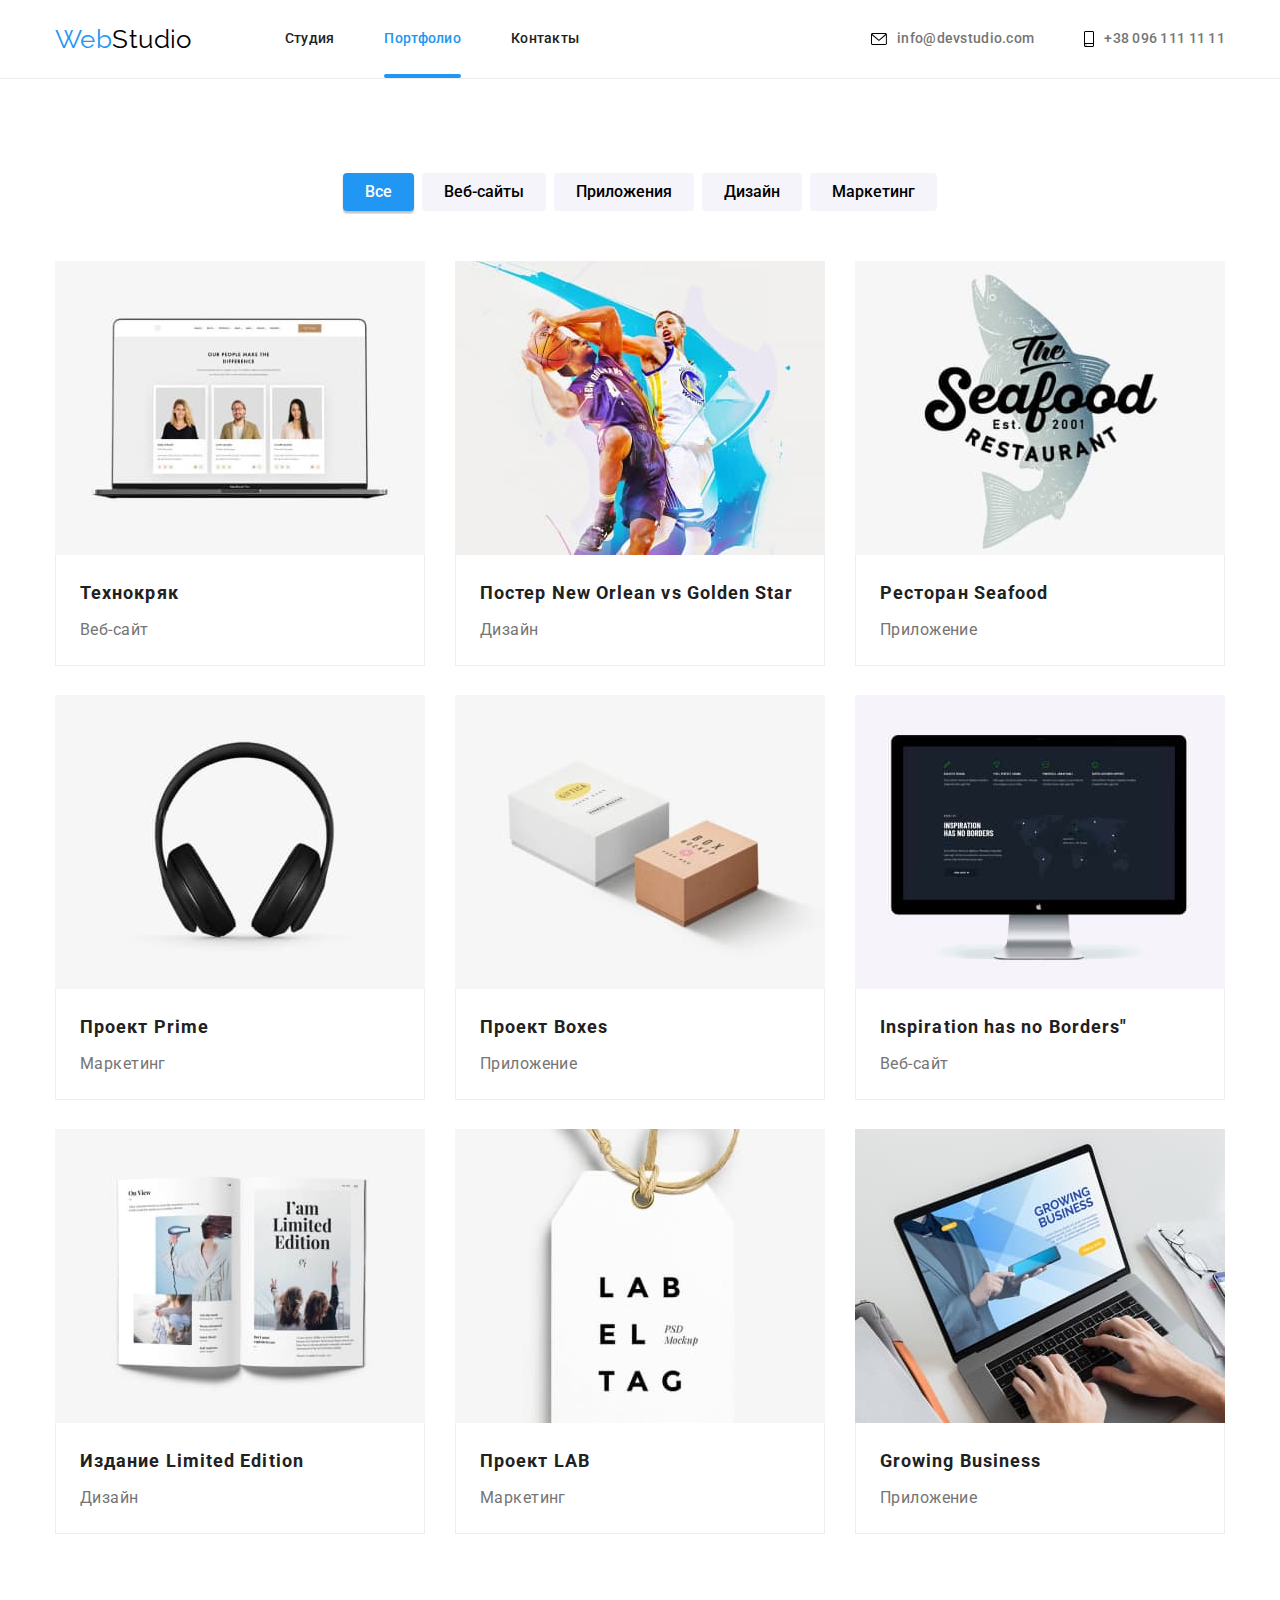
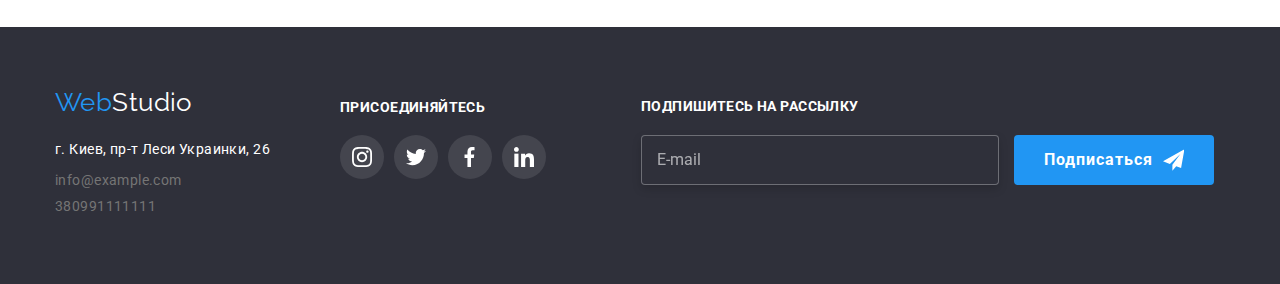
==== portfolio.html @ 6949763a "hw7" ====
<!DOCTYPE html>
<html lang="ru">
  <head>
    <meta charset="UTF-8" />
    <meta http-equiv="X-UA-Compatible" content="IE=edge" />
    <meta name="viewport" content="width=device-width, initial-scale=1.0" />
    <link rel="preconnect" href="https://fonts.gstatic.com" />
    <link
      href="https://fonts.googleapis.com/css2?family=Raleway:wght@700&family=Roboto:wght@400;500;700;900&display=swap"
      rel="stylesheet"
    />
    <link
      rel="stylesheet"
      href="https://cdnjs.cloudflare.com/ajax/libs/modern-normalize/1.0.0/modern-normalize.css"
    />
    <link rel="stylesheet" href="./css/styles.css" />
    <title>Web Studio</title>
  </head>
  <body>
    <!--голова-->
    <header class="header">
      <!--главаная навигация-->
      <div class="container flex-header">
        <nav class="header-main">
          <a class="logo" href="./index.html"
            ><span class="logo-web">Web</span><span>Studio</span></a
          >
          <ul class="site-nav list">
            <li class="item">
              <a class="link pr-nav" href="./index.html">Студия</a>
            </li>
            <li class="item">
              <a class="link pr-nav active" href="./portfolio.html"
                ><span class="studio">Портфолио</span></a
              >
            </li>

            <li class="item">
              <a class="link pr-nav" href="#">Контакты</a>
            </li>
          </ul>
        </nav>
        <div class="header-main-list">
          <ul class="aut-list list">
            <li class="item">
              <a class="link aut-nav" href="mailto:info@devstudio.com"
                ><svg class="envelope" width="16" height="12">
                  <use href="./images/symbol-defs.svg#icon-envelope"></use>
                </svg>
                info@devstudio.com</a
              >
            </li>
            <li class="item">
              <a class="link aut-nav" href="tell:+380961111111">
                <svg class="smartphone" width="10" height="16">
                  <use
                    href="./images/symbol-defs.svg#icon-smartphone"
                  ></use></svg
                >+38 096 111 11 11</a
              >
            </li>
          </ul>
        </div>
      </div>
    </header>

    <main>
      <section class="section section-works">
        <div class="container">
          <h1 class="visually-hidden">Example work</h1>
          <ul class="list list-works">
            <li class="item">
              <button class="btn-work btn all" type="button">Все</button>
            </li>
            <li class="item">
              <button class="btn-work btn" type="button">Веб-сайты</button>
            </li>
            <li class="item">
              <button class="btn-work btn" type="button">Приложения</button>
            </li>
            <li class="item">
              <button class="btn-work btn" type="button">Дизайн</button>
            </li>
            <li class="item">
              <button class="btn-work btn" type="button">Маркетинг</button>
            </li>
          </ul>

          <ul class="list flex-container">
            <li class="flex-element">
              <a class="link-port" href="#">
                <div class="active-image">
                  <img
                    src="./images/example-work/img1.jpg"
                    alt="Технокряк"
                    width="370"
                    height="294"
                  />
                  <p class="active-text">
                    Технокряк это современная площадка распространения
                    коронавируса. Компании используют эту платформу для
                    цифрового шпионажа и атак на защищённые сервера конкурентов.
                  </p>
                </div>
                <div class="card-image">
                  <h2 class="example-work">Технокряк</h2>
                  <p class="name-work">Веб-сайт</p>
                </div>
              </a>
            </li>
            <li class="flex-element">
              <a class="link-port" href="#">
                <div class="active-image">
                  <img
                    src="./images/example-work/img2.jpg"
                    alt="Постер"
                    width="370"
                    height="294"
                  />
                  <p class="active-text">
                    Технокряк это современная площадка распространения
                    коронавируса. Компании используют эту платформу для
                    цифрового шпионажа и атак на защищённые сервера конкурентов.
                  </p>
                </div>
                <div class="card-image">
                  <h2 class="example-work">Постер New Orlean vs Golden Star</h2>
                  <p class="name-work">Дизайн</p>
                </div>
              </a>
            </li>
            <li class="flex-element">
              <a class="link-port" href="#">
                <div class="active-image">
                  <img
                    src="./images/example-work/img3.jpg"
                    alt="Ресторан"
                    width="370"
                    height="294"
                  />
                  <p class="active-text">
                    Технокряк это современная площадка распространения
                    коронавируса. Компании используют эту платформу для
                    цифрового шпионажа и атак на защищённые сервера конкурентов.
                  </p>
                </div>
                <div class="card-image">
                  <h2 class="example-work">Ресторан Seafood</h2>
                  <p class="name-work">Приложение</p>
                </div>
              </a>
            </li>
            <li class="flex-element">
              <a class="link-port" href="#">
                <div class="active-image">
                  <img
                    src="./images/example-work/img4.jpg"
                    alt="Проект Prime"
                    width="370"
                    height="294"
                  />
                  <p class="active-text">
                    Технокряк это современная площадка распространения
                    коронавируса. Компании используют эту платформу для
                    цифрового шпионажа и атак на защищённые сервера конкурентов.
                  </p>
                </div>
                <div class="card-image">
                  <h2 class="example-work">Проект Prime</h2>
                  <p class="name-work">Маркетинг</p>
                </div>
              </a>
            </li>
            <li class="flex-element">
              <a class="link-port" href="#">
                <div class="active-image">
                  <img
                    src="./images/example-work/img5.jpg"
                    alt="Проект boxes"
                    width="370"
                    height="294"
                  />
                  <p class="active-text">
                    Технокряк это современная площадка распространения
                    коронавируса. Компании используют эту платформу для
                    цифрового шпионажа и атак на защищённые сервера конкурентов.
                  </p>
                </div>
                <div class="card-image">
                  <h2 class="example-work">Проект Boxes</h2>
                  <p class="name-work">Приложение</p>
                </div>
              </a>
            </li>
            <li class="flex-element">
              <a class="link-port" href="#">
                <div class="active-image">
                  <img
                    src="./images/example-work/img6.jpg"
                    alt="Inspiration has no Borders"
                    width="370"
                    height="294"
                  />
                  <p class="active-text">
                    Технокряк это современная площадка распространения
                    коронавируса. Компании используют эту платформу для
                    цифрового шпионажа и атак на защищённые сервера конкурентов.
                  </p>
                </div>
                <div class="card-image">
                  <h2 class="example-work">Inspiration has no Borders"</h2>
                  <p class="name-work">Веб-сайт</p>
                </div>
              </a>
            </li>
            <li class="flex-element">
              <a class="link-port" href="#">
                <div class="active-image">
                  <img
                    src="./images/example-work/img7.jpg"
                    alt="Издание Limited Edition"
                    width="370"
                    height="294"
                  />
                  <p class="active-text">
                    Технокряк это современная площадка распространения
                    коронавируса. Компании используют эту платформу для
                    цифрового шпионажа и атак на защищённые сервера конкурентов.
                  </p>
                </div>
                <div class="card-image">
                  <h2 class="example-work">Издание Limited Edition</h2>
                  <p class="name-work">Дизайн</p>
                </div>
              </a>
            </li>
            <li class="flex-element">
              <a class="link-port" href="#">
                <div class="active-image">
                  <img
                    src="./images/example-work/img8.jpg"
                    alt="Проект LAB"
                    width="370"
                    height="294"
                  />
                  <p class="active-text">
                    Технокряк это современная площадка распространения
                    коронавируса. Компании используют эту платформу для
                    цифрового шпионажа и атак на защищённые сервера конкурентов.
                  </p>
                </div>
                <div class="card-image">
                  <h2 class="example-work">Проект LAB</h2>
                  <p class="name-work">Маркетинг</p>
                </div>
              </a>
            </li>
            <li class="flex-element">
              <a class="link-port" href="#">
                <div class="active-image">
                  <img
                    src="./images/example-work/img9.jpg"
                    alt="Growing Business"
                    width="370"
                    height="294"
                  />
                  <p class="active-text">
                    Технокряк это современная площадка распространения
                    коронавируса. Компании используют эту платформу для
                    цифрового шпионажа и атак на защищённые сервера конкурентов.
                  </p>
                </div>
                <div class="card-image">
                  <h2 class="example-work">Growing Business</h2>
                  <p class="name-work">Приложение</p>
                </div>
              </a>
            </li>
          </ul>
        </div>
      </section>
    </main>

    <!--подвал-->
    <footer class="footer">
      <div class="container footer-flex">
        <div class="block">
          <a class="logo-footer" href="./index.html"
            ><span class="logo-web">Web</span><span>Studio</span></a
          >
          <address class="address">
            <p>г. Киев, пр-т Леси Украинки, 26</p>
          </address>
          <ul class="list footer-list">
            <li>
              <a class="link aut-nav-footer" href="mailto:info@example.com"
                >info@example.com</a
              >
            </li>
            <li>
              <a class="link aut-nav-footer" href="tel:+380991111111"
                >380991111111</a
              >
            </li>
          </ul>
        </div>
        <div class="join">
          <h2 class="join-title">присоединяйтесь</h2>
          <ul class="footer-flex-icon">
            <li class="item-icon">
              <a class="link-footer-icon" href="#">
                <svg class="all-icon" width="20" height="20">
                  <use href="./images/symbol-defs.svg#icon-instagram"></use>
                </svg>
              </a>
            </li>
            <li class="item-icon">
              <a class="link-footer-icon" href="#">
                <svg class="all-icon" width="20" height="20">
                  <use href="./images/symbol-defs.svg#icon-twitter"></use>
                </svg>
              </a>
            </li>
            <li class="item-icon">
              <a class="link-footer-icon" href="#">
                <svg class="all-icon" width="20" height="20">
                  <use href="./images/symbol-defs.svg#icon-facebook"></use>
                </svg>
              </a>
            </li>
            <li class="item-icon">
              <a class="link-footer-icon" href="#">
                <svg class="all-icon" width="20" height="20">
                  <use href="./images/symbol-defs.svg#icon-linkedin"></use>
                </svg>
              </a>
            </li>
          </ul>
        </div>
        <div class="input-footer">
          <b class="text-input">Подпишитесь на рассылку</b>
          <form name="email" class="form-email">
            <input
              class="input-email"
              type="text"
              placeholder="E-mail"
              name="email"
              autocomplete="off"
            />
             <button type="submit" class="btn btn-footer">
            Подписаться
            <svg class="icon-input" width="24" height="24">
              <use href="./images/symbol-defs.svg#icon-send"></use>
            </svg>
          </button>
          </form>
        </div>
      </div>
    </footer>
  </body>
</html>
---- css/styles.css ----
:root {
  --pr-text-color: #757575;
  --pr-wht-color: #ffffff;
  --pr-title-color: #212121;
  --accent-color: #2196f3;
  --secondary-bg-cl: #2f303a;
  --pr-bg-cl: #ffffff;
  --icon-bg-cl: #f5f4fa;
  --icon-cl-pr: #afb1b8;

  --primary-font: Roboto, sans-serif;

  --cubik: cubic-bezier(0.4, 0, 0.2, 1);
}
.container {
  width: 1200px;
  margin-left: auto;
  margin-right: auto;
  padding-left: 15px;
  padding-right: 15px;
}
ul,
p {
  margin: 0;
  padding: 0;
  list-style: none;
}
img {
  display: block;
}
body {
  font-family: var(--primary-font);
  background-color: var(--pr-bg-cl);
  letter-spacing: 0.03em;
  font-size: 14px;
  color: var(--pr-title-color);
}
.section {
  padding-top: 94px;
  padding-bottom: 94px;
}
.link {
  text-decoration: none;
  color: inherit;
  transition: color 250ms var(--cubik);
}
.header {
  border-bottom: 1px solid #ececec;
}
.flex-header {
  display: flex;
}
.header-main {
  display: flex;
  align-items: center;
}
.header-main-list {
  display: flex;
  margin-left: auto;
}
.site-nav {
  display: flex;
}
.site-nav .item {
  margin-right: 50px;
}
.aut-list {
  display: flex;
  flex-wrap: wrap;
  align-items: center;
}
.aut-nav {
  display: flex;
  align-items: center;
  font-weight: 500;
  font-size: 14px;
  line-height: 1.14;
  letter-spacing: 0.02em;
  color: var(--pr-text-color);
  padding-top: 31px;
  padding-bottom: 31px;
  transition: color 250ms var(--cubik);
}
.aut-nav:hover,
.aut-nav:focus {
  fill: var(--accent-color);
}
.smartphone {
  margin-right: 10px;
}
.envelope {
  margin-right: 10px;
}
.aut-list .item:not(:last-child) {
  margin-right: 50px;
}
.link:hover,
.link:focus {
  color: var(--accent-color);
}
.logo {
  font-family: Raleway, sans-serif;
  font-size: 26px;
  line-height: 1.19;
  text-decoration: none;
  color: inherit;
  display: inline-block;
  margin-right: 93px;
}
.logo-web {
  color: var(--accent-color);
}
.logo {
  color: #000000;
}
.pr-nav {
  position: relative;
  font-weight: 500;
  font-size: 14px;
  line-height: 1.14;
  letter-spacing: 0.02em;

  display: block;
  padding-top: 31px;
  padding-bottom: 31px;
}
.active::after {
  position: absolute;
  content: '';
  background: #2196f3;
  border-radius: 2px;
  width: 100%;
  height: 4px;
  bottom: 0;
  left: 0;
}
.studio {
  color: var(--accent-color);
}
/* main */
.section-pr {
  background-color: var(--secondary-bg-cl);
  background-image: linear-gradient(
      to right,
      rgba(47, 48, 58, 0.4),
      rgba(47, 48, 58, 0.4)
    ),
    url(../images/hero.jpg);
  text-align: center;
  margin-left: auto;
  margin-right: auto;
  height: 600px;
  max-width: 1600px;

  /* url(../images/hero.jpg); */
  background-position: center;
  background-repeat: no-repeat;
}
.section-wt {
  height: 600px;
  max-width: 696px;
}
.pr-title {
  font-weight: 900;
  font-size: 44px;
  line-height: 1.36;
  letter-spacing: 0.06em;
  text-align: center;
  text-transform: uppercase;
  color: var(--pr-wht-color);
  margin: 0;
  margin-bottom: 30px;
  padding-top: 200px;
}
.btn:hover,
.btn:focus {
  color: var(--pr-wht-color);
  background-color: var(--accent-color);
  box-shadow: 0px 3px 1px rgba(0, 0, 0, 0.1), 0px 1px 2px rgba(0, 0, 0, 0.08),
    0px 2px 2px rgba(0, 0, 0, 0.12);
}
.btn {
  border-radius: 4px;
  font-size: 16px;
  cursor: pointer;
  border: 0;

  transition: color 250ms var(--cubik), background-color 250ms var(--cubik),
    box-shadow 250ms var(--cubik);
}
.pr-btn {
  font-weight: 700;
  line-height: 1.87;
  text-align: center;
  letter-spacing: 0.06em;
  background-color: var(--accent-color);
  color: var(--pr-wht-color);
  padding: 10px 32px;
  min-width: 200px;
  max-height: 50px;
}
.visually-hidden {
  position: absolute !important;
  clip: rect(1px 1px 1px 1px);
  clip: rect(1px, 1px, 1px, 1px);
  padding: 0 !important;
  border: 0 !important;
  height: 1px !important;
  width: 1px !important;
  overflow: hidden;
}
.pr-subtitle {
  font-weight: 700;
  font-size: 14px;
  line-height: 16px;
  text-transform: uppercase;
  margin: 0;
  padding-bottom: 25px;
}
.pr-text-line {
  font-size: 14px;
  line-height: 1.71;
  color: var(--pr-text-color);
  margin: 0;
  padding: 0;
}
.pr-flex {
  display: flex;
  flex-wrap: wrap;
}
.icon-antena::before {
  content: '';
  background: var(--icon-bg-cl);
  border-radius: 4px;
  background-image: url(../images/icon.svg/antenna.svg);
  background-position: center;
  background-repeat: no-repeat;
  display: block;
  height: 120px;
  margin-bottom: 30px;
}
.icon-clock::before {
  content: '';
  background: var(--icon-bg-cl);
  border-radius: 4px;
  background-image: url(../images/icon.svg/clock.svg);
  background-position: center;
  background-repeat: no-repeat;
  display: block;
  height: 120px;
  margin-bottom: 30px;
}
.icon-diagram::before {
  content: '';
  background: var(--icon-bg-cl);
  border-radius: 4px;
  background-image: url(../images/icon.svg/diagram.svg);
  background-position: center;
  background-repeat: no-repeat;
  display: block;
  height: 120px;
  margin-bottom: 30px;
}
.icon-astronavt::before {
  content: '';
  background: var(--icon-bg-cl);
  border-radius: 4px;
  background-image: url(../images/icon.svg/astronaut.svg);
  background-position: center;
  background-repeat: no-repeat;
  display: block;
  height: 120px;
  margin-bottom: 30px;
}
.item-flex {
  flex-basis: calc((100% - 30px * 4) / 4);
}
.pr-flex .item-flex:not(:last-child) {
  margin-right: 30px;
}
.features-title {
  font-weight: 700;
  font-size: 36px;
  line-height: 1.16;
  text-align: center;
  margin: 0;
  margin-bottom: 50px;
}
.features-flex {
  display: flex;
  flex-wrap: wrap;
  flex-basis: calc((100% - 30px * 3) / 3);
}
.features-flex .item:not(:last-child) {
  margin-right: 30px;
}
.features-text {
  position: absolute;
  left: 50%;
  transform: translate(-50%, -100%);
  padding-top: 27px;
  padding-bottom: 27px;
  width: 100%;
  text-align: center;
  font-weight: 700;
  font-size: 14px;
  line-height: 1.14;
  letter-spacing: 0.03em;
  text-transform: uppercase;

  color: var(--pr-wht-color);
  background: rgba(47, 48, 58, 0.8);
}
.features-item {
  position: relative;
}
.section-team {
  background-color: var(--icon-bg-cl);
}
.team-title {
  font-weight: 700;
  font-size: 36px;
  line-height: 1.16;
  text-align: center;
  margin: 0;
  padding-bottom: 50px;
}
.team-flex {
  display: flex;
  flex-wrap: wrap;
  flex-basis: calc((100% - 30px * 4) / 4);
}
.team-flex .item:not(:last-child) {
  margin-right: 30px;
}
.team-flex .item {
  background-color: var(--pr-wht-color);
  border-radius: 0px 0px 4px 4px;
  box-shadow: 0px 1px 3px rgba(0, 0, 0, 0.12), 0px 1px 1px rgba(0, 0, 0, 0.14),
    0px 2px 1px rgba(0, 0, 0, 0.2);
}
.team-flex-icon {
  display: flex;
  flex-wrap: wrap;
  align-items: center;
  margin-left: 32px;
  margin-bottom: 30px;
}
.team-flex .item-icon:not(:last-child) {
  margin-right: 10px;
}
.team-person {
  font-weight: 500;
  font-size: 16px;
  line-height: 1.18;
  margin: 0;
  padding-top: 30px;
  padding-bottom: 10px;
  text-align: center;
}
.team-card {
  font-size: 16px;
  line-height: 1.18;
  color: var(--pr-text-color);
  margin: 0;
  text-align: center;
  padding-bottom: 16px;
}
.pr-client {
  font-weight: 700px;
  font-size: 36px;
  line-height: 42px;
  text-align: center;
  color: var(--pr-title-color);
  margin-top: 0;
  margin-bottom: 50px;
}
.link-icon {
  display: flex;
  align-items: center;
  width: 44px;
  padding: 12px 12px;
  border-radius: 50%;
  fill: var(--icon-cl-pr);
  transition: background-color 250ms var(--cubik), fill 250ms var(--cubik);
}
.link-icon:hover,
.link-icon:focus {
  background-color: var(--accent-color);
  fill: var(--pr-wht-color);
}
.constant-client {
  display: flex;
  flex-wrap: wrap;
  flex-basis: calc((100% - 30px * 6) / 6);
  align-items: center;
}
.item-client:not(:last-child) {
  margin-right: 30px;
}
.link-client {
  display: block;
  width: 170px;
  padding: 20px 63px;
  border: 1px solid var(--icon-cl-pr);
  border-radius: 4px;
  fill: var(--icon-cl-pr);
  transition: fill 250ms var(--cubik), border 250ms var(--cubik);
}
.link-client-foster {
  display: block;
  width: 170px;
  padding: 20px 45px;
  border: 1px solid var(--icon-cl-pr);
  border-radius: 4px;
  fill: var(--icon-cl-pr);
  transition: fill 250ms var(--cubik), border 250ms var(--cubik);
}

.link-client:hover,
.link-client:focus {
  fill: var(--accent-color);
  border: 1px solid var(--accent-color);
}
.link-client-foster:hover,
.link-client-foster:focus {
  fill: var(--accent-color);
  border: 1px solid var(--accent-color);
}
/* подвал */
.footer {
  background-color: var(--secondary-bg-cl);
  padding-top: 60px;
}
.address {
  font-style: inherit;
  font-size: 14px;
  line-height: 1.71;
  color: var(--pr-wht-color);
}
.address p {
  margin: 0;
  padding-top: 20px;
  padding-bottom: 10px;
}
.logo-footer {
  font-family: Raleway, sans-serif;
  font-size: 26px;
  line-height: 1.19;
  color: var(--pr-wht-color);
  text-decoration: none;
  display: flex;
}
.aut-nav-footer {
  color: var(--pr-text-color);
  margin: 0;
  padding-bottom: 10px;
  display: inline-block;
  padding-left: 0;
}
.footer-list {
  padding-bottom: 60px;
}
.footer-flex {
  display: flex;
  flex-wrap: wrap;
}
.join {
  margin-left: 70px;
}
.join-title {
  font-weight: 700px;
  font-size: 14px;
  line-height: 16px;
  text-transform: uppercase;
  color: var(--pr-wht-color);
  margin-top: 0;
  margin-bottom: 20px;
  padding-top: 12px;
}
.footer-flex-icon {
  display: flex;
  flex-wrap: wrap;
  align-items: center;
}
.footer-flex .item-icon:not(:last-child) {
  margin-right: 10px;
}
.link-footer-icon {
  display: flex;
  align-items: center;
  width: 44px;
  padding: 12px 12px;
  border-radius: 50%;
  fill: var(--pr-wht-color);
  background: rgba(255, 255, 255, 0.1);
  transition: background-color 250ms var(--cubik);
}
.link-footer-icon:hover,
.link-footer-icon:focus {
  background-color: var(--accent-color);
}
.input-footer{
  margin-left: 95px;
}
.text-input{
  display: block;
  padding-top: 12px;
  font-weight: 700;
  font-size: 14px;
  line-height: 1.14;
  text-transform: uppercase;
  color: var(--pr-wht-color);
  margin-bottom: 20px ;
}
.btn-footer{
  display: inline-flex;
  align-items: center;
  padding: 10px 30px;
  background-color: var(--accent-color);
  color: var(--pr-wht-color);
  min-height: 50px;
  max-width: 200px;
  margin-left: 12px;

  font-weight: 700; 
  font-size: 16px;
   line-height: 1.87;
   letter-spacing: 0.06em;
}

.input-email{
  border: 1px solid rgba(255, 255, 255, 0.3);
  border-radius: 4px;
  filter: drop-shadow(0px 4px 4px rgba(0, 0, 0, 0.15));
  background: var(--secondary-bg-cl);
  width: 358px;
  height: 50px;
  transition: color 250ms var(--cubik);
  padding-left: 15px;
}
.form-email{
  display: inline-block;
}
.input-email::placeholder{
  font-size: 16px;
  line-height: 1.25;
  color: rgba(255, 255, 255, 0.6);
  
}
.input-email:focus{
  color: var(--pr-wht-color);

}

.icon-input{
  fill: var(--pr-wht-color);
  margin-left: 10px;
}
.backdrop {
  position: fixed;
  top: 0;
  left: 0;
  width: 100%;
  height: 100%;
  background-color: rgba(0, 0, 0, 0.2);
  opacity: 1;
  transition: opacity 250ms var(--cubik);
}
.backdrop.is-hidden {
  visibility: hidden;
  opacity: 0;
  pointer-events: none;
}
.modal {
  position: absolute;
  top: 10%;
  left: 50%;
  transform: translate(-50%);
  transition: opacity 250ms var(--cubik), visibility 250ms var(--cubik),
    box-shadow 250ms var(--cubik);
  min-width: 520px;
  min-height: 580px;

  background-color: var(--pr-wht-color);

  box-shadow: 0px 1px 3px rgba(0, 0, 0, 0.12), 0px 1px 1px rgba(0, 0, 0, 0.14),
    0px 2px 1px rgba(0, 0, 0, 0.2);
  border-radius: 4px;
}
.title-input{
 margin-top: 40px;
 margin-bottom: 30px;
 font-weight: 700;
 font-size: 20px;
 line-height: 1.15;
 text-align: center;
 color: var(--pr-title-color);
}
.group{
  
  display: block;
  width: 100%;
  height: 40px;
  border: 1px solid rgba(33, 33, 33, 0.2);
  border-radius: 4px;
  margin-bottom: 10px;
  padding-left: 40px;
  transition: border-color 250ms cubic-bezier(0.4, 0, 0.2, 1);
}
.icon-label{
  position: absolute;
  top: 25px;
  left: 12px;
      transition: fill 250ms cubic-bezier(0.4, 0, 0.2, 1);
}
.label-form{
  position: relative;
  font-size: 12px;
  line-height: 1.16;
  letter-spacing: 0.01em;
  color: var(--pr-text-color);
  margin-bottom: 4px;
}
.group-comment{
  width: 448px;
  height: 120px;
  border: 1px solid rgba(33, 33, 33, 0.2);
  border-radius: 4px;
   padding-top: 12px;
   padding-left: 16px;
}
.group-comment::placeholder{
  font-size: 12px;
  line-height: 1.16;
  letter-spacing: 0.01em;
  color: rgba(117, 117, 117, 0.5);
}
.group:focus + .icon-label{
  fill: var(--accent-color);
}
.form{
  width: 448px;
  margin-left: auto;
  margin-right: auto;
}
.group:focus {
  border-color: var(--accent-color);
  cursor: pointer;
  outline: none;
}
.close {
  position: absolute;
  right: 14px;
  top: 14px;
  width: 30px;
  height: 30px;
  border: 1px solid rgba(0, 0, 0, 0.1);
  border-radius: 50%;
  background-color: var(--pr-wht-color);
  cursor: pointer;
}
.icon-close{
  position: absolute;
  top: 6px;
  right: 5px;
  transition: fill 250ms var(--cubik);
}
.icon-close:hover{
  fill: var(--accent-color);
}
.condition{
  display: flex;
  align-items: center;
  font-size: 14px;
  line-height: 1.71;
  color:var(--pr-text-color);
}
.checkbox{
transition: background-color 250ms var(--cubik), border-color 250ms var(--cubik);
}
.checkbox:checked +.icon-box{
  background-color: var(--accent-color);
  border-color: var(--accent-color);
  background-image: url(../images/icon.svg/check.svg);
  background-size: contain;
  background-origin: border-box;
}
.condition-link{
  color: var(--accent-color);
  margin-left: 3px;
}
.btn-input{
  display: block;
  margin-top: 30px;
  margin-left: auto;
  margin-right: auto;
}
.icon-box{
  display: inline-block;
  width: 15px;
  height: 15px;
  transition: background-color 250ms var(--cubik),
  border-color 250ms var(--cubik);
  border-radius: 4px;
  border: 2px solid var(--pr-title-color);

  margin-right: 8px;
}

/* !ПОРТФОЛИO */
.btn-work {
  display: flex;
  align-items: center;
  font-weight: 500;
  line-height: 1.63;
  background-color: #f5f4fa;
  padding: 6px 22px;
}
.all {
  background-color: var(--accent-color);
  color: var(--pr-wht-color);
  box-shadow: 0px 3px 1px rgba(0, 0, 0, 0.1), 0px 1px 2px rgba(0, 0, 0, 0.08),
    0px 2px 2px rgba(0, 0, 0, 0.12);
}
.list-works {
  display: flex;
  justify-content: center;
  margin-bottom: 50px;
}
.list-works .item:not(:last-child) {
  margin-right: 8px;
}
.link-port {
  text-decoration: none;
  color: inherit;
  display: block;
}
.example-work {
  font-weight: 700;
  font-size: 18px;
  line-height: 2;
  letter-spacing: 0.06em;
  margin: 0;
  padding-top: 20px;
  padding-left: 24px;
  padding-right: 24px;
  padding-bottom: 4px;
}
.name-work {
  font-size: 16px;
  line-height: 1.87;
  color: var(--pr-text-color);
  margin: 0;
  padding-left: 24px;
  padding-right: 24px;
  padding-bottom: 20px;
}
.flex-container {
  display: flex;
  flex-wrap: wrap;
}
.flex-element {
  flex-basis: calc((100% - 30px * 9) / 9);
  margin-right: 30px;
  margin-bottom: 30px;
  max-height: 404px;
  transition: box-shadow 250ms var(--cubik);
}
.flex-element:nth-child(3n) {
  margin: 0;
}
.flex-element:nth-last-child(-n + 3) {
  margin-bottom: 0;
}
.active-image {
  position: relative;
  overflow: hidden;
}
.active-text {
  position: absolute;
  width: 100%;
  height: 100%;
  left: 0;
  bottom: 0;
  transform: translatey(100%);
  padding: 63px 24px;

  font-size: 18px;
  line-height: 1.56;
  opacity: 0;
  transition: transform 250ms var(--cubik), background-color 250ms var(--cubik),
    color 250ms var(--cubik), opacity 250ms var(--cubik);
}
.link-port:hover .active-text {
  background-color: rgba(33, 150, 243, 0.9);
  color: var(--pr-wht-color);
  opacity: 1;
  transform: translatex(0);
}
.card-image {
  border-bottom: 1px solid #eeeeee;
  border-left: 1px solid #eeeeee;
  border-right: 1px solid #eeeeee;
}
.flex-element:hover,
.flex-element:focus {
  box-shadow: 0px 1px 1px rgba(0, 0, 0, 0.12), 0px 4px 4px rgba(0, 0, 0, 0.06),
    1px 4px 6px rgba(0, 0, 0, 0.16);
}
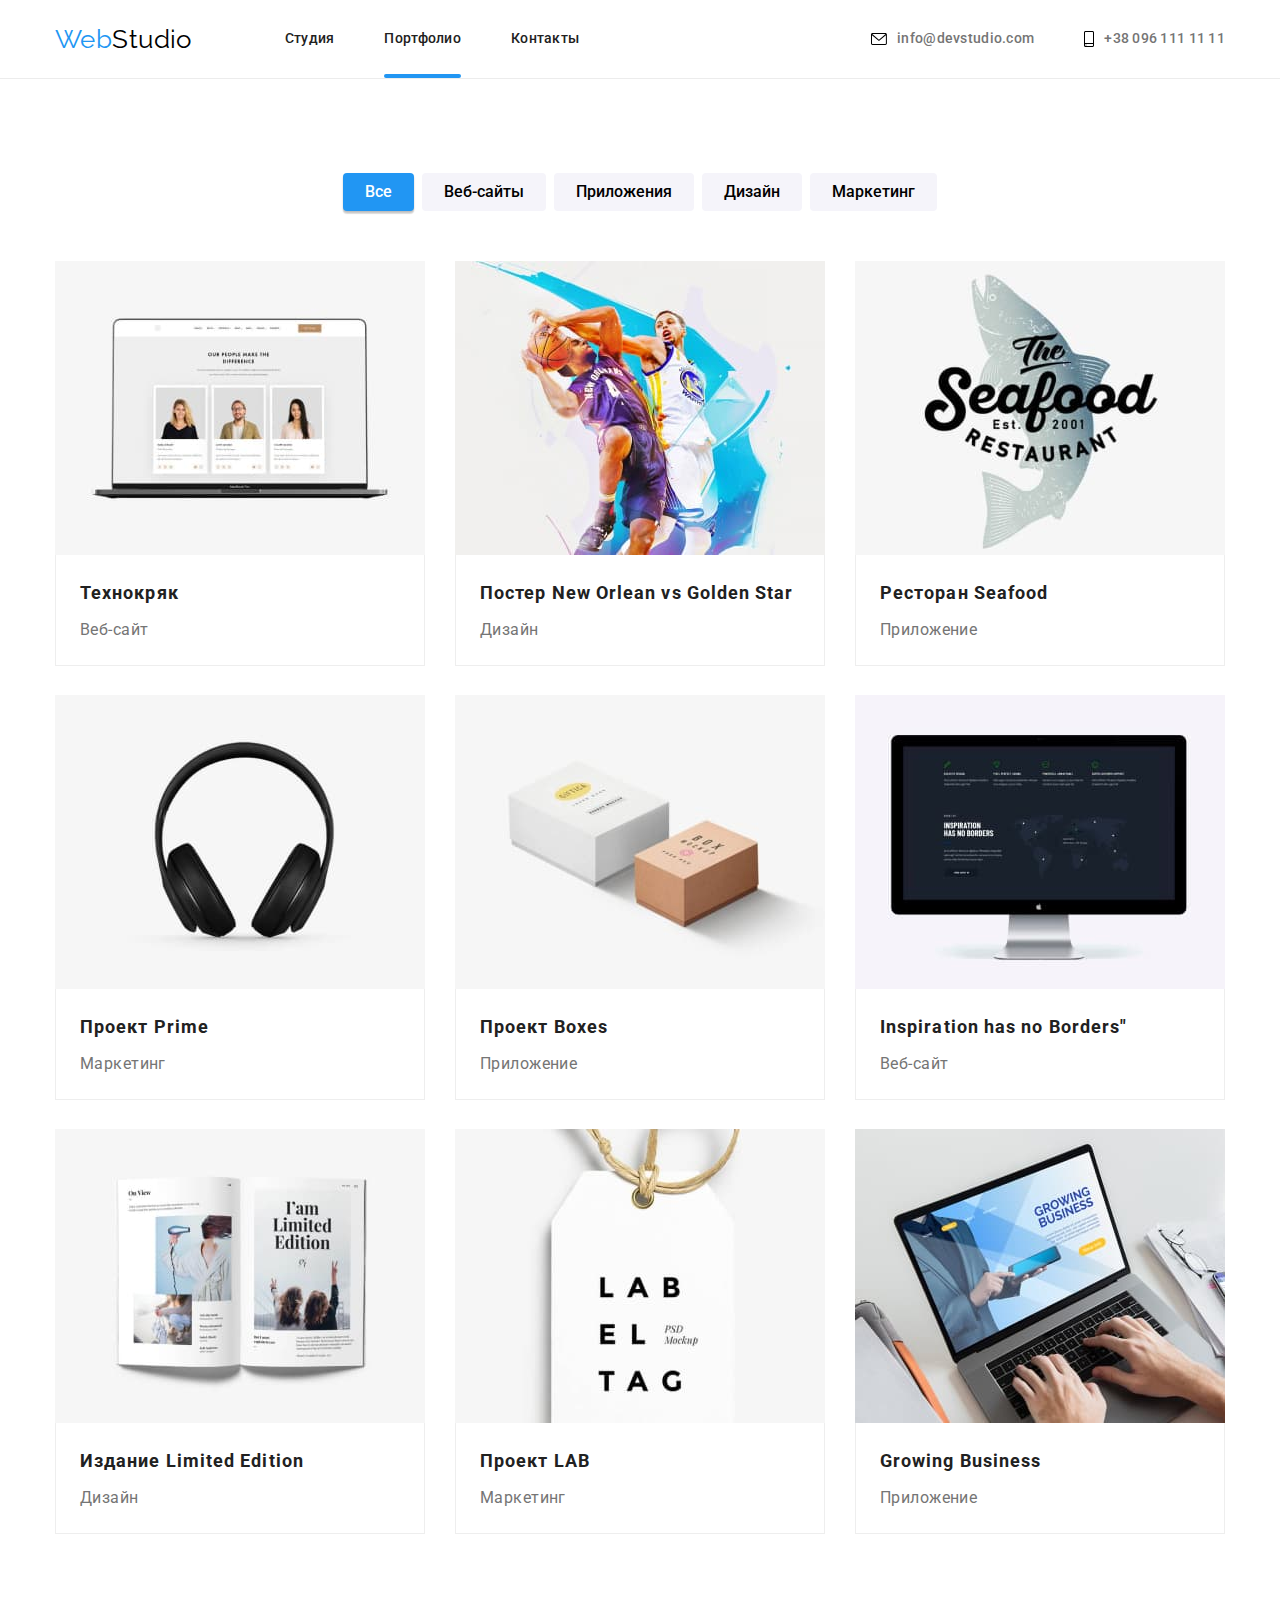
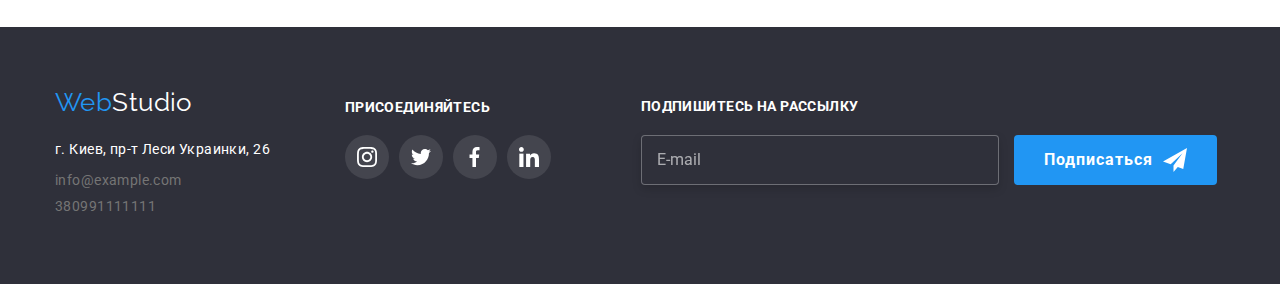
==== commit 40412438: "bem" ====
--- a/portfolio.html
+++ b/portfolio.html
@@ -18,41 +18,40 @@
   </head>
   <body>
     <!--голова-->
-    <header class="header">
+     <header class="header">
       <!--главаная навигация-->
-      <div class="container flex-header">
-        <nav class="header-main">
+      <div class="container header-container">
+        <nav class="header-nav">
           <a class="logo" href="./index.html"
-            ><span class="logo-web">Web</span><span>Studio</span></a
+            ><span class="logo__name">Web</span><span>Studio</span></a
           >
-          <ul class="site-nav list">
-            <li class="item">
-              <a class="link pr-nav" href="./index.html">Студия</a>
-            </li>
-            <li class="item">
-              <a class="link pr-nav active" href="./portfolio.html"
-                ><span class="studio">Портфолио</span></a
-              >
-            </li>
-
-            <li class="item">
-              <a class="link pr-nav" href="#">Контакты</a>
+          <ul class="site-nav">
+            <li class="site-nav__item">
+              <a class="product-link site-nav__link site-nav__link--active" href="./index.html"
+                >Студия</a
+              >
+            </li>
+            <li class="site-nav__item">
+              <a class="product-link site-nav__link" href="./portfolio.html"><span class="site-nav__link--after">Портфолио</span></a>
+            </li>
+            <li class="site-nav__item">
+              <a class="product-link site-nav__link" href="#">Контакты</a>
             </li>
           </ul>
         </nav>
-        <div class="header-main-list">
-          <ul class="aut-list list">
-            <li class="item">
-              <a class="link aut-nav" href="mailto:info@devstudio.com"
-                ><svg class="envelope" width="16" height="12">
+        <div class="header-container header-container--left">
+          <ul class="aut-nav">
+            <li class="aut-nav__item">
+              <a class="product-link aut-nav__link" href="mailto:info@devstudio.com"
+                ><svg class="aut-nav__icon" width="16" height="12">
                   <use href="./images/symbol-defs.svg#icon-envelope"></use>
                 </svg>
                 info@devstudio.com</a
               >
             </li>
-            <li class="item">
-              <a class="link aut-nav" href="tell:+380961111111">
-                <svg class="smartphone" width="10" height="16">
+            <li class="aut-nav__item">
+              <a class="product-link aut-nav__link" href="tell:+380961111111">
+                <svg class="aut-nav__icon" width="10" height="16">
                   <use
                     href="./images/symbol-defs.svg#icon-smartphone"
                   ></use></svg
@@ -63,216 +62,215 @@
         </div>
       </div>
     </header>
-
     <main>
-      <section class="section section-works">
+      <section class="product-section section-works">
         <div class="container">
           <h1 class="visually-hidden">Example work</h1>
-          <ul class="list list-works">
-            <li class="item">
-              <button class="btn-work btn all" type="button">Все</button>
-            </li>
-            <li class="item">
-              <button class="btn-work btn" type="button">Веб-сайты</button>
-            </li>
-            <li class="item">
-              <button class="btn-work btn" type="button">Приложения</button>
-            </li>
-            <li class="item">
-              <button class="btn-work btn" type="button">Дизайн</button>
-            </li>
-            <li class="item">
-              <button class="btn-work btn" type="button">Маркетинг</button>
+          <ul class="list-works">
+            <li class="list-works__item">
+              <button class="list-works__button list-works__button--color" type="button">Все</button>
+            </li>
+            <li class="list-works__item">
+              <button class="list-works__button" type="button">Веб-сайты</button>
+            </li>
+            <li class="list-works__item">
+              <button class="list-works__button" type="button">Приложения</button>
+            </li>
+            <li class="list-works__item">
+              <button class="list-works__button" type="button">Дизайн</button>
+            </li>
+            <li class="list-works__item">
+              <button class="list-works__button" type="button">Маркетинг</button>
             </li>
           </ul>
 
-          <ul class="list flex-container">
-            <li class="flex-element">
-              <a class="link-port" href="#">
-                <div class="active-image">
+          <ul class="list-cards">
+            <li class="list-cards__item">
+              <a class="list-cards__link" href="#">
+                <div class="list-cards__image--position">
                   <img
                     src="./images/example-work/img1.jpg"
                     alt="Технокряк"
                     width="370"
                     height="294"
                   />
-                  <p class="active-text">
-                    Технокряк это современная площадка распространения
-                    коронавируса. Компании используют эту платформу для
-                    цифрового шпионажа и атак на защищённые сервера конкурентов.
-                  </p>
-                </div>
-                <div class="card-image">
-                  <h2 class="example-work">Технокряк</h2>
-                  <p class="name-work">Веб-сайт</p>
-                </div>
-              </a>
-            </li>
-            <li class="flex-element">
-              <a class="link-port" href="#">
-                <div class="active-image">
+                  <p class="list-cards__text">
+                    Технокряк это современная площадка распространения
+                    коронавируса. Компании используют эту платформу для
+                    цифрового шпионажа и атак на защищённые сервера конкурентов.
+                  </p>
+                </div>
+                <div class="list-cards__image">
+                  <h2 class="list-cards__title">Технокряк</h2>
+                  <p class="list-cards__subtitle">Веб-сайт</p>
+                </div>
+              </a>
+            </li>
+            <li class="list-cards__item">
+              <a class="list-cards__link" href="#">
+                <div class="list-cards__image--position">
                   <img
                     src="./images/example-work/img2.jpg"
                     alt="Постер"
                     width="370"
                     height="294"
                   />
-                  <p class="active-text">
-                    Технокряк это современная площадка распространения
-                    коронавируса. Компании используют эту платформу для
-                    цифрового шпионажа и атак на защищённые сервера конкурентов.
-                  </p>
-                </div>
-                <div class="card-image">
-                  <h2 class="example-work">Постер New Orlean vs Golden Star</h2>
-                  <p class="name-work">Дизайн</p>
-                </div>
-              </a>
-            </li>
-            <li class="flex-element">
-              <a class="link-port" href="#">
-                <div class="active-image">
+                  <p class="list-cards__text">
+                    Технокряк это современная площадка распространения
+                    коронавируса. Компании используют эту платформу для
+                    цифрового шпионажа и атак на защищённые сервера конкурентов.
+                  </p>
+                </div>
+                <div class="list-cards__image">
+                  <h2 class="list-cards__title">Постер New Orlean vs Golden Star</h2>
+                  <p class="list-cards__subtitle">Дизайн</p>
+                </div>
+              </a>
+            </li>
+            <li class="list-cards__item">
+              <a class="list-cards__link" href="#">
+                <div class="list-cards__image--position">
                   <img
                     src="./images/example-work/img3.jpg"
                     alt="Ресторан"
                     width="370"
                     height="294"
                   />
-                  <p class="active-text">
-                    Технокряк это современная площадка распространения
-                    коронавируса. Компании используют эту платформу для
-                    цифрового шпионажа и атак на защищённые сервера конкурентов.
-                  </p>
-                </div>
-                <div class="card-image">
-                  <h2 class="example-work">Ресторан Seafood</h2>
-                  <p class="name-work">Приложение</p>
-                </div>
-              </a>
-            </li>
-            <li class="flex-element">
-              <a class="link-port" href="#">
-                <div class="active-image">
+                  <p class="list-cards__text">
+                    Технокряк это современная площадка распространения
+                    коронавируса. Компании используют эту платформу для
+                    цифрового шпионажа и атак на защищённые сервера конкурентов.
+                  </p>
+                </div>
+                <div class="list-cards__image">
+                  <h2 class="list-cards__title">Ресторан Seafood</h2>
+                  <p class="list-cards__subtitle">Приложение</p>
+                </div>
+              </a>
+            </li>
+            <li class="list-cards__item">
+              <a class="list-cards__link" href="#">
+                <div class="list-cards__image--position">
                   <img
                     src="./images/example-work/img4.jpg"
                     alt="Проект Prime"
                     width="370"
                     height="294"
                   />
-                  <p class="active-text">
-                    Технокряк это современная площадка распространения
-                    коронавируса. Компании используют эту платформу для
-                    цифрового шпионажа и атак на защищённые сервера конкурентов.
-                  </p>
-                </div>
-                <div class="card-image">
-                  <h2 class="example-work">Проект Prime</h2>
-                  <p class="name-work">Маркетинг</p>
-                </div>
-              </a>
-            </li>
-            <li class="flex-element">
-              <a class="link-port" href="#">
-                <div class="active-image">
+                  <p class="list-cards__text">
+                    Технокряк это современная площадка распространения
+                    коронавируса. Компании используют эту платформу для
+                    цифрового шпионажа и атак на защищённые сервера конкурентов.
+                  </p>
+                </div>
+                <div class="list-cards__image">
+                  <h2 class="list-cards__title">Проект Prime</h2>
+                  <p class="list-cards__subtitle">Маркетинг</p>
+                </div>
+              </a>
+            </li>
+            <li class="list-cards__item">
+              <a class="list-cards__link" href="#">
+                <div class="list-cards__image--position">
                   <img
                     src="./images/example-work/img5.jpg"
                     alt="Проект boxes"
                     width="370"
                     height="294"
                   />
-                  <p class="active-text">
-                    Технокряк это современная площадка распространения
-                    коронавируса. Компании используют эту платформу для
-                    цифрового шпионажа и атак на защищённые сервера конкурентов.
-                  </p>
-                </div>
-                <div class="card-image">
-                  <h2 class="example-work">Проект Boxes</h2>
-                  <p class="name-work">Приложение</p>
-                </div>
-              </a>
-            </li>
-            <li class="flex-element">
-              <a class="link-port" href="#">
-                <div class="active-image">
+                  <p class="list-cards__text">
+                    Технокряк это современная площадка распространения
+                    коронавируса. Компании используют эту платформу для
+                    цифрового шпионажа и атак на защищённые сервера конкурентов.
+                  </p>
+                </div>
+                <div class="list-cards__image">
+                  <h2 class="list-cards__title">Проект Boxes</h2>
+                  <p class="list-cards__subtitle">Приложение</p>
+                </div>
+              </a>
+            </li>
+            <li class="list-cards__item">
+              <a class="list-cards__link" href="#">
+                <div class="list-cards__image--position">
                   <img
                     src="./images/example-work/img6.jpg"
                     alt="Inspiration has no Borders"
                     width="370"
                     height="294"
                   />
-                  <p class="active-text">
-                    Технокряк это современная площадка распространения
-                    коронавируса. Компании используют эту платформу для
-                    цифрового шпионажа и атак на защищённые сервера конкурентов.
-                  </p>
-                </div>
-                <div class="card-image">
-                  <h2 class="example-work">Inspiration has no Borders"</h2>
-                  <p class="name-work">Веб-сайт</p>
-                </div>
-              </a>
-            </li>
-            <li class="flex-element">
-              <a class="link-port" href="#">
-                <div class="active-image">
+                  <p class="list-cards__text">
+                    Технокряк это современная площадка распространения
+                    коронавируса. Компании используют эту платформу для
+                    цифрового шпионажа и атак на защищённые сервера конкурентов.
+                  </p>
+                </div>
+                <div class="list-cards__image">
+                  <h2 class="list-cards__title">Inspiration has no Borders"</h2>
+                  <p class="list-cards__subtitle">Веб-сайт</p>
+                </div>
+              </a>
+            </li>
+            <li class="list-cards__item">
+              <a class="list-cards__link" href="#">
+                <div class="list-cards__image--position">
                   <img
                     src="./images/example-work/img7.jpg"
                     alt="Издание Limited Edition"
                     width="370"
                     height="294"
                   />
-                  <p class="active-text">
-                    Технокряк это современная площадка распространения
-                    коронавируса. Компании используют эту платформу для
-                    цифрового шпионажа и атак на защищённые сервера конкурентов.
-                  </p>
-                </div>
-                <div class="card-image">
-                  <h2 class="example-work">Издание Limited Edition</h2>
-                  <p class="name-work">Дизайн</p>
-                </div>
-              </a>
-            </li>
-            <li class="flex-element">
-              <a class="link-port" href="#">
-                <div class="active-image">
+                  <p class="list-cards__text">
+                    Технокряк это современная площадка распространения
+                    коронавируса. Компании используют эту платформу для
+                    цифрового шпионажа и атак на защищённые сервера конкурентов.
+                  </p>
+                </div>
+                <div class="list-cards__image">
+                  <h2 class="list-cards__title">Издание Limited Edition</h2>
+                  <p class="list-cards__subtitle">Дизайн</p>
+                </div>
+              </a>
+            </li>
+            <li class="list-cards__item">
+              <a class="list-cards__link" href="#">
+                <div class="list-cards__image--position">
                   <img
                     src="./images/example-work/img8.jpg"
                     alt="Проект LAB"
                     width="370"
                     height="294"
                   />
-                  <p class="active-text">
-                    Технокряк это современная площадка распространения
-                    коронавируса. Компании используют эту платформу для
-                    цифрового шпионажа и атак на защищённые сервера конкурентов.
-                  </p>
-                </div>
-                <div class="card-image">
-                  <h2 class="example-work">Проект LAB</h2>
-                  <p class="name-work">Маркетинг</p>
-                </div>
-              </a>
-            </li>
-            <li class="flex-element">
-              <a class="link-port" href="#">
-                <div class="active-image">
+                  <p class="list-cards__text">
+                    Технокряк это современная площадка распространения
+                    коронавируса. Компании используют эту платформу для
+                    цифрового шпионажа и атак на защищённые сервера конкурентов.
+                  </p>
+                </div>
+                <div class="list-cards__image">
+                  <h2 class="list-cards__title">Проект LAB</h2>
+                  <p class="list-cards__subtitle">Маркетинг</p>
+                </div>
+              </a>
+            </li>
+            <li class="list-cards__item">
+              <a class="list-cards__link" href="#">
+                <div class="list-cards__image--position">
                   <img
                     src="./images/example-work/img9.jpg"
                     alt="Growing Business"
                     width="370"
                     height="294"
                   />
-                  <p class="active-text">
-                    Технокряк это современная площадка распространения
-                    коронавируса. Компании используют эту платформу для
-                    цифрового шпионажа и атак на защищённые сервера конкурентов.
-                  </p>
-                </div>
-                <div class="card-image">
-                  <h2 class="example-work">Growing Business</h2>
-                  <p class="name-work">Приложение</p>
+                  <p class="list-cards__text">
+                    Технокряк это современная площадка распространения
+                    коронавируса. Компании используют эту платформу для
+                    цифрового шпионажа и атак на защищённые сервера конкурентов.
+                  </p>
+                </div>
+                <div class="list-cards__image">
+                  <h2 class="list-cards__title">Growing Business</h2>
+                  <p class="list-cards__subtitle">Приложение</p>
                 </div>
               </a>
             </li>
@@ -282,78 +280,79 @@
     </main>
 
     <!--подвал-->
-    <footer class="footer">
-      <div class="container footer-flex">
-        <div class="block">
-          <a class="logo-footer" href="./index.html"
-            ><span class="logo-web">Web</span><span>Studio</span></a
+   <footer class="footer">
+      <div class="container footer-container">
+        <div>
+          <a class="logo" href="./index.html"
+            ><span class="logo__name">Web</span><span class="logo__name--color">Studio</span></a
           >
-          <address class="address">
+          <address class="footer__address">
             <p>г. Киев, пр-т Леси Украинки, 26</p>
           </address>
-          <ul class="list footer-list">
+          <ul class="footer-list">
             <li>
-              <a class="link aut-nav-footer" href="mailto:info@example.com"
+              <a class="product-link footer-list__nav" href="mailto:info@example.com"
                 >info@example.com</a
               >
             </li>
             <li>
-              <a class="link aut-nav-footer" href="tel:+380991111111"
+              <a class="product-link footer-list__nav" href="tel:+380991111111"
                 >380991111111</a
               >
             </li>
           </ul>
         </div>
-        <div class="join">
-          <h2 class="join-title">присоединяйтесь</h2>
-          <ul class="footer-flex-icon">
-            <li class="item-icon">
-              <a class="link-footer-icon" href="#">
-                <svg class="all-icon" width="20" height="20">
+        <div class="footer-join">
+          <h2 class="footer-join__title">присоединяйтесь</h2>
+          <ul class="footer-icon">
+            <li class="footer-icon__item">
+              <a class="footer-icon__link" href="#">
+                <svg width="20" height="20">
                   <use href="./images/symbol-defs.svg#icon-instagram"></use>
                 </svg>
               </a>
             </li>
-            <li class="item-icon">
-              <a class="link-footer-icon" href="#">
-                <svg class="all-icon" width="20" height="20">
+            <li class="footer-icon__item">
+              <a class="footer-icon__link" href="#">
+                <svg width="20" height="20">
                   <use href="./images/symbol-defs.svg#icon-twitter"></use>
                 </svg>
               </a>
             </li>
-            <li class="item-icon">
-              <a class="link-footer-icon" href="#">
-                <svg class="all-icon" width="20" height="20">
+            <li class="footer-icon__item">
+              <a class="footer-icon__link" href="#">
+                <svg width="20" height="20">
                   <use href="./images/symbol-defs.svg#icon-facebook"></use>
                 </svg>
               </a>
             </li>
-            <li class="item-icon">
-              <a class="link-footer-icon" href="#">
-                <svg class="all-icon" width="20" height="20">
+            <li class="footer-icon__item">
+              <a class="footer-icon__link" href="#">
+                <svg width="20" height="20">
                   <use href="./images/symbol-defs.svg#icon-linkedin"></use>
                 </svg>
               </a>
             </li>
           </ul>
         </div>
-        <div class="input-footer">
-          <b class="text-input">Подпишитесь на рассылку</b>
-          <form name="email" class="form-email">
+        <div class="footer-input">
+          <b class="footer-input__text">Подпишитесь на рассылку</b>
+          <form name="email" class="form-footer">
             <input
-              class="input-email"
+              class="form-footer__mail"
               type="text"
               placeholder="E-mail"
               name="email"
               autocomplete="off"
             />
-             <button type="submit" class="btn btn-footer">
+             <button type="submit" class="product-button form-footer__button">
             Подписаться
-            <svg class="icon-input" width="24" height="24">
+            <svg class="form-footer-icon" width="24" height="24">
               <use href="./images/symbol-defs.svg#icon-send"></use>
             </svg>
           </button>
           </form>
+         
         </div>
       </div>
     </footer>
--- a/css/styles.css
+++ b/css/styles.css
@@ -35,41 +35,66 @@
   font-size: 14px;
   color: var(--pr-title-color);
 }
-.section {
+.product-section {
   padding-top: 94px;
   padding-bottom: 94px;
 }
-.link {
+.product-link {
   text-decoration: none;
   color: inherit;
   transition: color 250ms var(--cubik);
 }
+.product-link:hover,
+.product-link:focus {
+  color: var(--accent-color);
+}
+/* header */
 .header {
   border-bottom: 1px solid #ececec;
 }
-.flex-header {
-  display: flex;
-}
-.header-main {
-  display: flex;
-  align-items: center;
-}
-.header-main-list {
-  display: flex;
+.header-container {
+  display: flex;
+}
+.header-container--left {
   margin-left: auto;
 }
+.header-nav {
+  display: flex;
+  align-items: center;
+}
 .site-nav {
   display: flex;
 }
-.site-nav .item {
+.site-nav__item {
   margin-right: 50px;
 }
-.aut-list {
-  display: flex;
-  flex-wrap: wrap;
-  align-items: center;
+.site-nav__link {
+  position: relative;
+  font-weight: 500;
+  font-size: 14px;
+  line-height: 1.14;
+  letter-spacing: 0.02em;
+
+  display: block;
+  padding-top: 31px;
+  padding-bottom: 31px;
+}
+.site-nav__link--after::after {
+  position: absolute;
+  content: '';
+  background: #2196f3;
+  border-radius: 2px;
+  width: 100%;
+  height: 4px;
+  bottom: 0;
+  left: 0;
 }
 .aut-nav {
+  display: flex;
+  flex-wrap: wrap;
+  align-items: center;
+}
+.aut-nav__link{
   display: flex;
   align-items: center;
   font-weight: 500;
@@ -81,22 +106,15 @@
   padding-bottom: 31px;
   transition: color 250ms var(--cubik);
 }
-.aut-nav:hover,
-.aut-nav:focus {
+.aut-nav__link:hover,
+.aut-nav__link:focus {
   fill: var(--accent-color);
 }
-.smartphone {
+.aut-nav__icon {
   margin-right: 10px;
 }
-.envelope {
-  margin-right: 10px;
-}
-.aut-list .item:not(:last-child) {
+.aut-nav__item:not(:last-child) {
   margin-right: 50px;
-}
-.link:hover,
-.link:focus {
-  color: var(--accent-color);
 }
 .logo {
   font-family: Raleway, sans-serif;
@@ -106,39 +124,14 @@
   color: inherit;
   display: inline-block;
   margin-right: 93px;
-}
-.logo-web {
+  color: #000000;
+}
+.logo__name{
   color: var(--accent-color);
 }
-.logo {
-  color: #000000;
-}
-.pr-nav {
-  position: relative;
-  font-weight: 500;
-  font-size: 14px;
-  line-height: 1.14;
-  letter-spacing: 0.02em;
-
-  display: block;
-  padding-top: 31px;
-  padding-bottom: 31px;
-}
-.active::after {
-  position: absolute;
-  content: '';
-  background: #2196f3;
-  border-radius: 2px;
-  width: 100%;
-  height: 4px;
-  bottom: 0;
-  left: 0;
-}
-.studio {
-  color: var(--accent-color);
-}
 /* main */
-.section-pr {
+/* section-hero */
+.section-hero {
   background-color: var(--secondary-bg-cl);
   background-image: linear-gradient(
       to right,
@@ -152,15 +145,14 @@
   height: 600px;
   max-width: 1600px;
 
-  /* url(../images/hero.jpg); */
   background-position: center;
   background-repeat: no-repeat;
 }
-.section-wt {
+.section-hero--size {
   height: 600px;
   max-width: 696px;
 }
-.pr-title {
+.section-hero__title {
   font-weight: 900;
   font-size: 44px;
   line-height: 1.36;
@@ -172,33 +164,32 @@
   margin-bottom: 30px;
   padding-top: 200px;
 }
-.btn:hover,
-.btn:focus {
+.product-button:hover,
+.product-button:focus {
   color: var(--pr-wht-color);
   background-color: var(--accent-color);
   box-shadow: 0px 3px 1px rgba(0, 0, 0, 0.1), 0px 1px 2px rgba(0, 0, 0, 0.08),
     0px 2px 2px rgba(0, 0, 0, 0.12);
 }
-.btn {
+.product-button {
   border-radius: 4px;
   font-size: 16px;
   cursor: pointer;
   border: 0;
+  font-weight: 700;
+  line-height: 1.87;
+  text-align: center;
+  letter-spacing: 0.06em;
+  background-color: var(--accent-color);
+  color: var(--pr-wht-color);
+  padding: 10px 30px;
+  min-width: 200px;
+  max-height: 50px;
 
   transition: color 250ms var(--cubik), background-color 250ms var(--cubik),
     box-shadow 250ms var(--cubik);
 }
-.pr-btn {
-  font-weight: 700;
-  line-height: 1.87;
-  text-align: center;
-  letter-spacing: 0.06em;
-  background-color: var(--accent-color);
-  color: var(--pr-wht-color);
-  padding: 10px 32px;
-  min-width: 200px;
-  max-height: 50px;
-}
+/* section-hidden */
 .visually-hidden {
   position: absolute !important;
   clip: rect(1px 1px 1px 1px);
@@ -209,26 +200,11 @@
   width: 1px !important;
   overflow: hidden;
 }
-.pr-subtitle {
-  font-weight: 700;
-  font-size: 14px;
-  line-height: 16px;
-  text-transform: uppercase;
-  margin: 0;
-  padding-bottom: 25px;
-}
-.pr-text-line {
-  font-size: 14px;
-  line-height: 1.71;
-  color: var(--pr-text-color);
-  margin: 0;
-  padding: 0;
-}
-.pr-flex {
-  display: flex;
-  flex-wrap: wrap;
-}
-.icon-antena::before {
+.task-list {
+  display: flex;
+  flex-wrap: wrap;
+}
+.task-list__icon--antena::before {
   content: '';
   background: var(--icon-bg-cl);
   border-radius: 4px;
@@ -239,7 +215,7 @@
   height: 120px;
   margin-bottom: 30px;
 }
-.icon-clock::before {
+.task-list__icon--clock::before {
   content: '';
   background: var(--icon-bg-cl);
   border-radius: 4px;
@@ -250,7 +226,7 @@
   height: 120px;
   margin-bottom: 30px;
 }
-.icon-diagram::before {
+.task-list__icon--diagram::before {
   content: '';
   background: var(--icon-bg-cl);
   border-radius: 4px;
@@ -261,7 +237,7 @@
   height: 120px;
   margin-bottom: 30px;
 }
-.icon-astronavt::before {
+.task-list__icon--astronavt::before {
   content: '';
   background: var(--icon-bg-cl);
   border-radius: 4px;
@@ -272,13 +248,29 @@
   height: 120px;
   margin-bottom: 30px;
 }
-.item-flex {
+.task-list__item {
   flex-basis: calc((100% - 30px * 4) / 4);
 }
-.pr-flex .item-flex:not(:last-child) {
+.task-list__item:not(:last-child) {
   margin-right: 30px;
 }
-.features-title {
+.task-list__title {
+  font-weight: 700;
+  font-size: 14px;
+  line-height: 16px;
+  text-transform: uppercase;
+  margin: 0;
+  padding-bottom: 25px;
+}
+.task-list__text {
+  font-size: 14px;
+  line-height: 1.71;
+  color: var(--pr-text-color);
+  margin: 0;
+  padding: 0;
+}
+/* section-features */
+.section-features__title {
   font-weight: 700;
   font-size: 36px;
   line-height: 1.16;
@@ -286,15 +278,15 @@
   margin: 0;
   margin-bottom: 50px;
 }
-.features-flex {
+.feattures-list {
   display: flex;
   flex-wrap: wrap;
   flex-basis: calc((100% - 30px * 3) / 3);
 }
-.features-flex .item:not(:last-child) {
+.features-list__item:not(:last-child) {
   margin-right: 30px;
 }
-.features-text {
+.features-list__text {
   position: absolute;
   left: 50%;
   transform: translate(-50%, -100%);
@@ -311,13 +303,14 @@
   color: var(--pr-wht-color);
   background: rgba(47, 48, 58, 0.8);
 }
-.features-item {
+.features-list__item {
   position: relative;
 }
+/* section-team */
 .section-team {
   background-color: var(--icon-bg-cl);
 }
-.team-title {
+.section-team__title {
   font-weight: 700;
   font-size: 36px;
   line-height: 1.16;
@@ -325,31 +318,21 @@
   margin: 0;
   padding-bottom: 50px;
 }
-.team-flex {
+.team-list {
   display: flex;
   flex-wrap: wrap;
   flex-basis: calc((100% - 30px * 4) / 4);
 }
-.team-flex .item:not(:last-child) {
+.team-list__item:not(:last-child) {
   margin-right: 30px;
 }
-.team-flex .item {
+.team-list__item {
   background-color: var(--pr-wht-color);
   border-radius: 0px 0px 4px 4px;
   box-shadow: 0px 1px 3px rgba(0, 0, 0, 0.12), 0px 1px 1px rgba(0, 0, 0, 0.14),
     0px 2px 1px rgba(0, 0, 0, 0.2);
 }
-.team-flex-icon {
-  display: flex;
-  flex-wrap: wrap;
-  align-items: center;
-  margin-left: 32px;
-  margin-bottom: 30px;
-}
-.team-flex .item-icon:not(:last-child) {
-  margin-right: 10px;
-}
-.team-person {
+.team-list__person {
   font-weight: 500;
   font-size: 16px;
   line-height: 1.18;
@@ -358,7 +341,7 @@
   padding-bottom: 10px;
   text-align: center;
 }
-.team-card {
+.team-list__profession {
   font-size: 16px;
   line-height: 1.18;
   color: var(--pr-text-color);
@@ -366,16 +349,17 @@
   text-align: center;
   padding-bottom: 16px;
 }
-.pr-client {
-  font-weight: 700px;
-  font-size: 36px;
-  line-height: 42px;
-  text-align: center;
-  color: var(--pr-title-color);
-  margin-top: 0;
-  margin-bottom: 50px;
-}
-.link-icon {
+.team-icon {
+  display: flex;
+  flex-wrap: wrap;
+  align-items: center;
+  margin-left: 32px;
+  margin-bottom: 30px;
+}
+.team-icon__item:not(:last-child) {
+  margin-right: 10px;
+}
+.team-icon__link {
   display: flex;
   align-items: center;
   width: 44px;
@@ -384,21 +368,31 @@
   fill: var(--icon-cl-pr);
   transition: background-color 250ms var(--cubik), fill 250ms var(--cubik);
 }
-.link-icon:hover,
-.link-icon:focus {
+.team-icon__link:hover,
+.team-icon__link:focus {
   background-color: var(--accent-color);
   fill: var(--pr-wht-color);
 }
-.constant-client {
+/* section-client */
+.section-clients__title {
+  font-weight: 700px;
+  font-size: 36px;
+  line-height: 42px;
+  text-align: center;
+  color: var(--pr-title-color);
+  margin-top: 0;
+  margin-bottom: 50px;
+}
+.constant-clients {
   display: flex;
   flex-wrap: wrap;
   flex-basis: calc((100% - 30px * 6) / 6);
   align-items: center;
 }
-.item-client:not(:last-child) {
+.constant-clients__item:not(:last-child) {
   margin-right: 30px;
 }
-.link-client {
+.constant-clients__link {
   display: block;
   width: 170px;
   padding: 20px 63px;
@@ -407,68 +401,53 @@
   fill: var(--icon-cl-pr);
   transition: fill 250ms var(--cubik), border 250ms var(--cubik);
 }
-.link-client-foster {
-  display: block;
-  width: 170px;
+.constant-clients__link--padding {
   padding: 20px 45px;
-  border: 1px solid var(--icon-cl-pr);
-  border-radius: 4px;
-  fill: var(--icon-cl-pr);
-  transition: fill 250ms var(--cubik), border 250ms var(--cubik);
-}
-
-.link-client:hover,
-.link-client:focus {
+}
+.constant-clients__link:hover,
+.constant-clients__link:focus {
   fill: var(--accent-color);
   border: 1px solid var(--accent-color);
 }
-.link-client-foster:hover,
-.link-client-foster:focus {
-  fill: var(--accent-color);
-  border: 1px solid var(--accent-color);
-}
 /* подвал */
+/* address */
 .footer {
   background-color: var(--secondary-bg-cl);
   padding-top: 60px;
 }
-.address {
+.footer-container {
+  display: flex;
+  flex-wrap: wrap;
+}
+.logo__name--color {
+  color: var(--pr-wht-color);
+}
+.footer__address {
   font-style: inherit;
   font-size: 14px;
   line-height: 1.71;
   color: var(--pr-wht-color);
 }
-.address p {
+.footer__address p {
   margin: 0;
   padding-top: 20px;
   padding-bottom: 10px;
 }
-.logo-footer {
-  font-family: Raleway, sans-serif;
-  font-size: 26px;
-  line-height: 1.19;
-  color: var(--pr-wht-color);
-  text-decoration: none;
-  display: flex;
-}
-.aut-nav-footer {
+.footer-list {
+  padding-bottom: 60px;
+}
+.footer-list__nav {
   color: var(--pr-text-color);
   margin: 0;
   padding-bottom: 10px;
   display: inline-block;
   padding-left: 0;
 }
-.footer-list {
-  padding-bottom: 60px;
-}
-.footer-flex {
-  display: flex;
-  flex-wrap: wrap;
-}
-.join {
-  margin-left: 70px;
-}
-.join-title {
+/* footer-join */
+.footer-join {
+  margin-left: 60px;
+}
+.footer-join__title {
   font-weight: 700px;
   font-size: 14px;
   line-height: 16px;
@@ -478,15 +457,15 @@
   margin-bottom: 20px;
   padding-top: 12px;
 }
-.footer-flex-icon {
-  display: flex;
-  flex-wrap: wrap;
-  align-items: center;
-}
-.footer-flex .item-icon:not(:last-child) {
+.footer-icon {
+  display: flex;
+  flex-wrap: wrap;
+  align-items: center;
+}
+.footer-icon__item:not(:last-child) {
   margin-right: 10px;
 }
-.link-footer-icon {
+.footer-icon__link {
   display: flex;
   align-items: center;
   width: 44px;
@@ -496,14 +475,15 @@
   background: rgba(255, 255, 255, 0.1);
   transition: background-color 250ms var(--cubik);
 }
-.link-footer-icon:hover,
-.link-footer-icon:focus {
+.footer-icon__link:hover,
+.footer-icon__link:focus {
   background-color: var(--accent-color);
 }
-.input-footer{
-  margin-left: 95px;
-}
-.text-input{
+/* footer-input */
+.footer-input{
+  margin-left: 90px;
+}
+.footer-input__text{
   display: block;
   padding-top: 12px;
   font-weight: 700;
@@ -513,23 +493,10 @@
   color: var(--pr-wht-color);
   margin-bottom: 20px ;
 }
-.btn-footer{
-  display: inline-flex;
-  align-items: center;
-  padding: 10px 30px;
-  background-color: var(--accent-color);
-  color: var(--pr-wht-color);
-  min-height: 50px;
-  max-width: 200px;
-  margin-left: 12px;
-
-  font-weight: 700; 
-  font-size: 16px;
-   line-height: 1.87;
-   letter-spacing: 0.06em;
-}
-
-.input-email{
+.form-footer {
+  display: inline-block;
+}
+.form-footer__mail {
   border: 1px solid rgba(255, 255, 255, 0.3);
   border-radius: 4px;
   filter: drop-shadow(0px 4px 4px rgba(0, 0, 0, 0.15));
@@ -539,24 +506,24 @@
   transition: color 250ms var(--cubik);
   padding-left: 15px;
 }
-.form-email{
-  display: inline-block;
-}
-.input-email::placeholder{
+.form-footer__button {
+  display: inline-flex;
+  align-items: center;
+  margin-left: 12px;
+}
+.form-footer__mail::placeholder {
   font-size: 16px;
   line-height: 1.25;
   color: rgba(255, 255, 255, 0.6);
-  
-}
-.input-email:focus{
-  color: var(--pr-wht-color);
-
-}
-
-.icon-input{
+}
+.form-footer__mail:focus {
+  color: var(--pr-wht-color);
+}
+.form-footer-icon {
   fill: var(--pr-wht-color);
   margin-left: 10px;
 }
+/* backdrop */
 .backdrop {
   position: fixed;
   top: 0;
@@ -588,7 +555,7 @@
     0px 2px 1px rgba(0, 0, 0, 0.2);
   border-radius: 4px;
 }
-.title-input{
+.modal__title{
  margin-top: 40px;
  margin-bottom: 30px;
  font-weight: 700;
@@ -597,8 +564,7 @@
  text-align: center;
  color: var(--pr-title-color);
 }
-.group{
-  
+.form-modal__group {
   display: block;
   width: 100%;
   height: 40px;
@@ -608,13 +574,13 @@
   padding-left: 40px;
   transition: border-color 250ms cubic-bezier(0.4, 0, 0.2, 1);
 }
-.icon-label{
+.form-modal__icon {
   position: absolute;
   top: 25px;
   left: 12px;
-      transition: fill 250ms cubic-bezier(0.4, 0, 0.2, 1);
-}
-.label-form{
+  transition: fill 250ms cubic-bezier(0.4, 0, 0.2, 1);
+}
+.form-modal__label {
   position: relative;
   font-size: 12px;
   line-height: 1.16;
@@ -622,7 +588,7 @@
   color: var(--pr-text-color);
   margin-bottom: 4px;
 }
-.group-comment{
+.form-modal__group--size {
   width: 448px;
   height: 120px;
   border: 1px solid rgba(33, 33, 33, 0.2);
@@ -630,26 +596,26 @@
    padding-top: 12px;
    padding-left: 16px;
 }
-.group-comment::placeholder{
+.form-modal__group--size::placeholder {
   font-size: 12px;
   line-height: 1.16;
   letter-spacing: 0.01em;
   color: rgba(117, 117, 117, 0.5);
 }
-.group:focus + .icon-label{
+.form-modal__group:focus + .form-modal__icon {
   fill: var(--accent-color);
 }
-.form{
-  width: 448px;
+.form-modal{
+  width: 428px;
   margin-left: auto;
   margin-right: auto;
 }
-.group:focus {
+.form-modal__group:focus {
   border-color: var(--accent-color);
   cursor: pointer;
   outline: none;
 }
-.close {
+.modal__close {
   position: absolute;
   right: 14px;
   top: 14px;
@@ -660,43 +626,43 @@
   background-color: var(--pr-wht-color);
   cursor: pointer;
 }
-.icon-close{
+.modal__icon{
   position: absolute;
   top: 6px;
   right: 5px;
   transition: fill 250ms var(--cubik);
 }
-.icon-close:hover{
+.modal__icon:hover{
   fill: var(--accent-color);
 }
-.condition{
+.form-modal__condition {
   display: flex;
   align-items: center;
   font-size: 14px;
   line-height: 1.71;
   color:var(--pr-text-color);
 }
-.checkbox{
+.form-modal__checkbox {
 transition: background-color 250ms var(--cubik), border-color 250ms var(--cubik);
 }
-.checkbox:checked +.icon-box{
+.form-modal__checkbox:checked + .form-modal__icon-chekbox {
   background-color: var(--accent-color);
   border-color: var(--accent-color);
   background-image: url(../images/icon.svg/check.svg);
   background-size: contain;
   background-origin: border-box;
 }
-.condition-link{
+.form-modal__link {
   color: var(--accent-color);
   margin-left: 3px;
 }
-.btn-input{
+.form-modal__button{
   display: block;
   margin-top: 30px;
   margin-left: auto;
   margin-right: auto;
 }
-.icon-box{
+.form-modal__icon-chekbox {
   display: inline-block;
   width: 15px;
   height: 15px;
@@ -709,75 +675,102 @@
 }
 
 /* !ПОРТФОЛИO */
-.btn-work {
+.list-works {
+  display: flex;
+  justify-content: center;
+  margin-bottom: 50px;
+}
+.list-works__item:not(:last-child) {
+  margin-right: 8px;
+}
+.list-works__button {
   display: flex;
   align-items: center;
   font-weight: 500;
   line-height: 1.63;
   background-color: #f5f4fa;
   padding: 6px 22px;
-}
-.all {
+  border-radius: 4px;
+  font-size: 16px;
+  cursor: pointer;
+  border: 0;
+
+  transition: color 250ms var(--cubik),
+  background-color 250ms var(--cubik),
+  box-shadow 250ms var(--cubik);
+}
+.list-works__button:hover,
+.list-works__button:focus{
+  background-color: var(--accent-color);
+  color: var(--pr-wht-color);
+  box-shadow: 0px 3px 1px rgba(0, 0, 0, 0.1),
+  0px 1px 2px rgba(0, 0, 0, 0.08),
+  0px 2px 2px rgba(0, 0, 0, 0.12);
+}
+.list-works__button--color {
   background-color: var(--accent-color);
   color: var(--pr-wht-color);
   box-shadow: 0px 3px 1px rgba(0, 0, 0, 0.1), 0px 1px 2px rgba(0, 0, 0, 0.08),
     0px 2px 2px rgba(0, 0, 0, 0.12);
 }
-.list-works {
-  display: flex;
-  justify-content: center;
-  margin-bottom: 50px;
-}
-.list-works .item:not(:last-child) {
-  margin-right: 8px;
-}
-.link-port {
-  text-decoration: none;
-  color: inherit;
-  display: block;
-}
-.example-work {
-  font-weight: 700;
-  font-size: 18px;
-  line-height: 2;
-  letter-spacing: 0.06em;
-  margin: 0;
-  padding-top: 20px;
-  padding-left: 24px;
-  padding-right: 24px;
-  padding-bottom: 4px;
-}
-.name-work {
-  font-size: 16px;
-  line-height: 1.87;
-  color: var(--pr-text-color);
-  margin: 0;
-  padding-left: 24px;
-  padding-right: 24px;
-  padding-bottom: 20px;
-}
-.flex-container {
-  display: flex;
-  flex-wrap: wrap;
-}
-.flex-element {
+.list-cards {
+  display: flex;
+  flex-wrap: wrap;
+}
+.list-cards__item {
   flex-basis: calc((100% - 30px * 9) / 9);
   margin-right: 30px;
   margin-bottom: 30px;
   max-height: 404px;
   transition: box-shadow 250ms var(--cubik);
 }
-.flex-element:nth-child(3n) {
-  margin: 0;
-}
-.flex-element:nth-last-child(-n + 3) {
+.list-cards__item:nth-child(3n) {
+  margin: 0;
+}
+.list-cards__item:nth-last-child(-n + 3) {
   margin-bottom: 0;
 }
-.active-image {
+.list-cards__item:hover,
+.list-cards__item:focus {
+  box-shadow: 0px 1px 1px rgba(0, 0, 0, 0.12), 0px 4px 4px rgba(0, 0, 0, 0.06),
+    1px 4px 6px rgba(0, 0, 0, 0.16);
+}
+.list-cards__link {
+  text-decoration: none;
+  color: inherit;
+  display: block;
+}
+.list-cards__link:hover .list-cards__text {
+  background-color: rgba(33, 150, 243, 0.9);
+  color: var(--pr-wht-color);
+  opacity: 1;
+  transform: translatex(0);
+}
+.list-cards__image--position {
   position: relative;
   overflow: hidden;
 }
-.active-text {
+.list-cards__title {
+  font-weight: 700;
+  font-size: 18px;
+  line-height: 2;
+  letter-spacing: 0.06em;
+  margin: 0;
+  padding-top: 20px;
+  padding-left: 24px;
+  padding-right: 24px;
+  padding-bottom: 4px;
+}
+.list-cards__subtitle {
+  font-size: 16px;
+  line-height: 1.87;
+  color: var(--pr-text-color);
+  margin: 0;
+  padding-left: 24px;
+  padding-right: 24px;
+  padding-bottom: 20px;
+}
+.list-cards__text {
   position: absolute;
   width: 100%;
   height: 100%;
@@ -792,19 +785,9 @@
   transition: transform 250ms var(--cubik), background-color 250ms var(--cubik),
     color 250ms var(--cubik), opacity 250ms var(--cubik);
 }
-.link-port:hover .active-text {
-  background-color: rgba(33, 150, 243, 0.9);
-  color: var(--pr-wht-color);
-  opacity: 1;
-  transform: translatex(0);
-}
-.card-image {
+.list-cards__image {
   border-bottom: 1px solid #eeeeee;
   border-left: 1px solid #eeeeee;
   border-right: 1px solid #eeeeee;
 }
-.flex-element:hover,
-.flex-element:focus {
-  box-shadow: 0px 1px 1px rgba(0, 0, 0, 0.12), 0px 4px 4px rgba(0, 0, 0, 0.06),
-    1px 4px 6px rgba(0, 0, 0, 0.16);
-}
+
